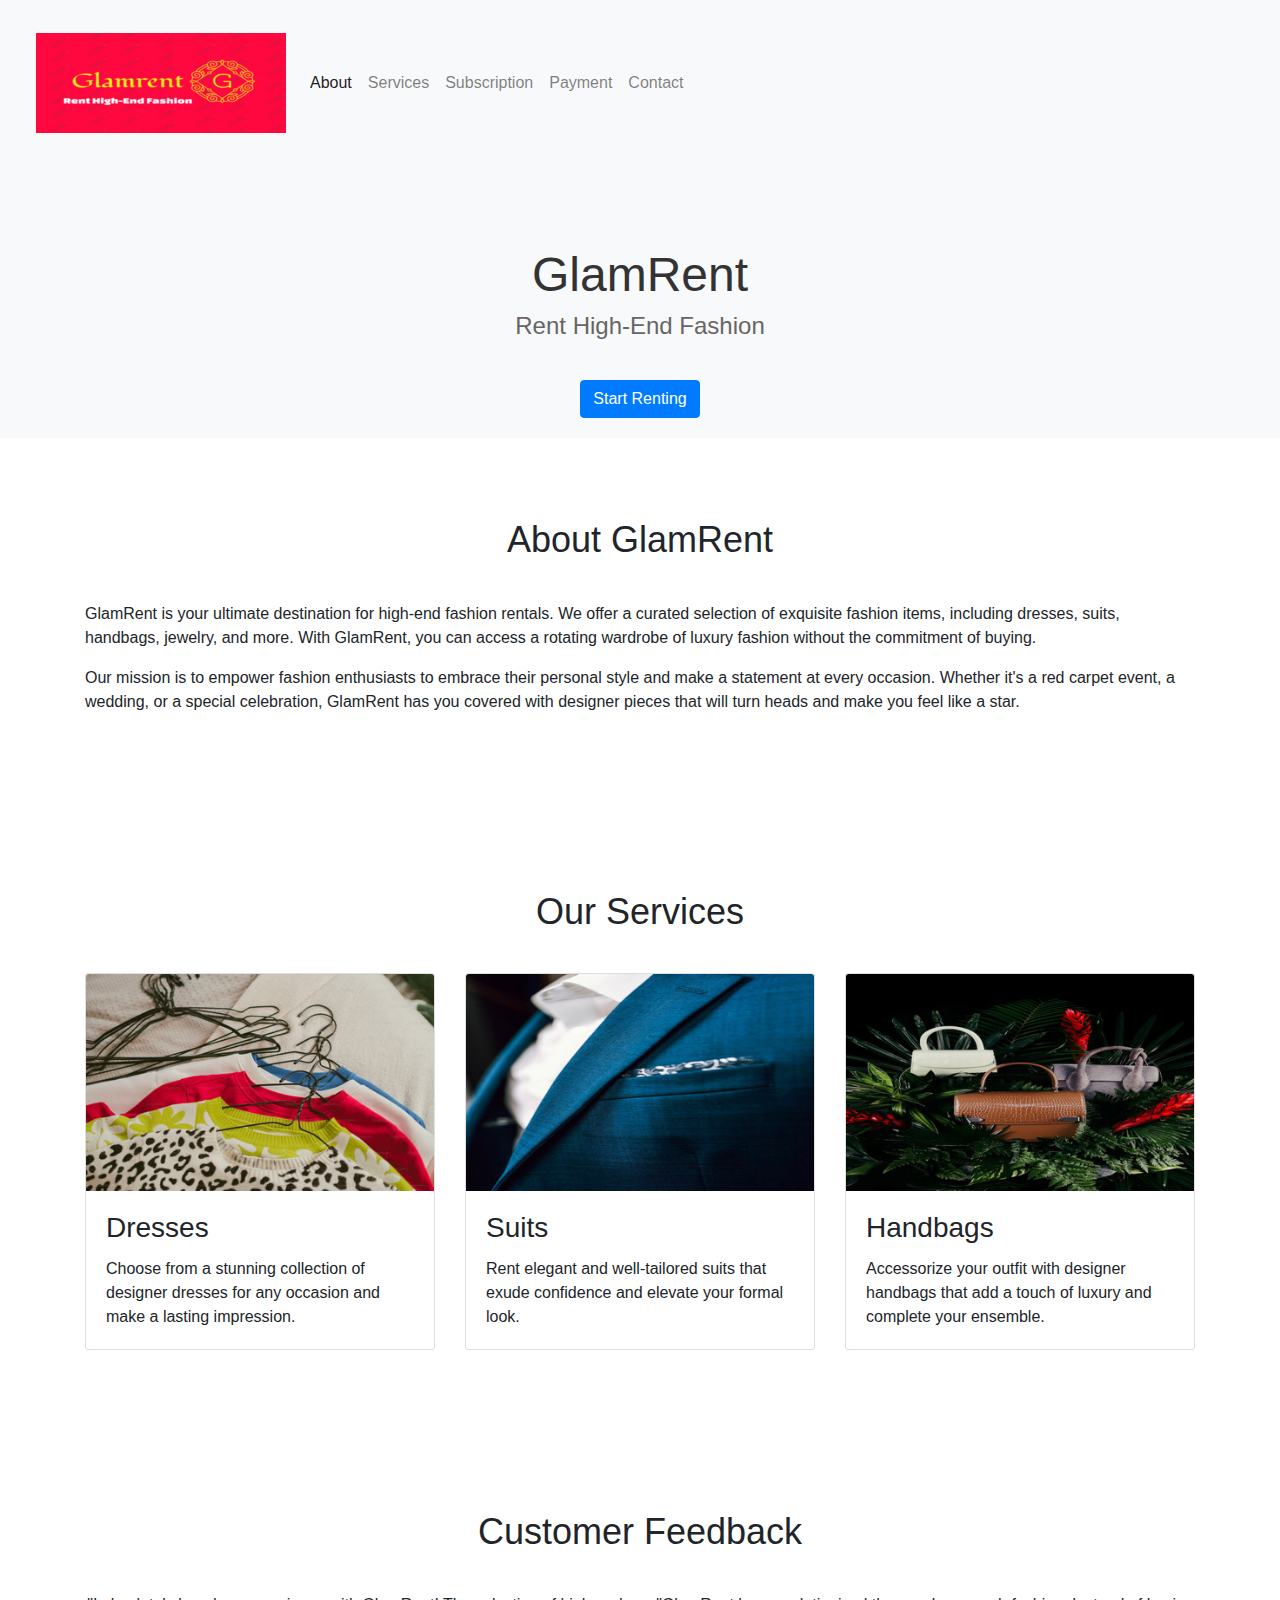
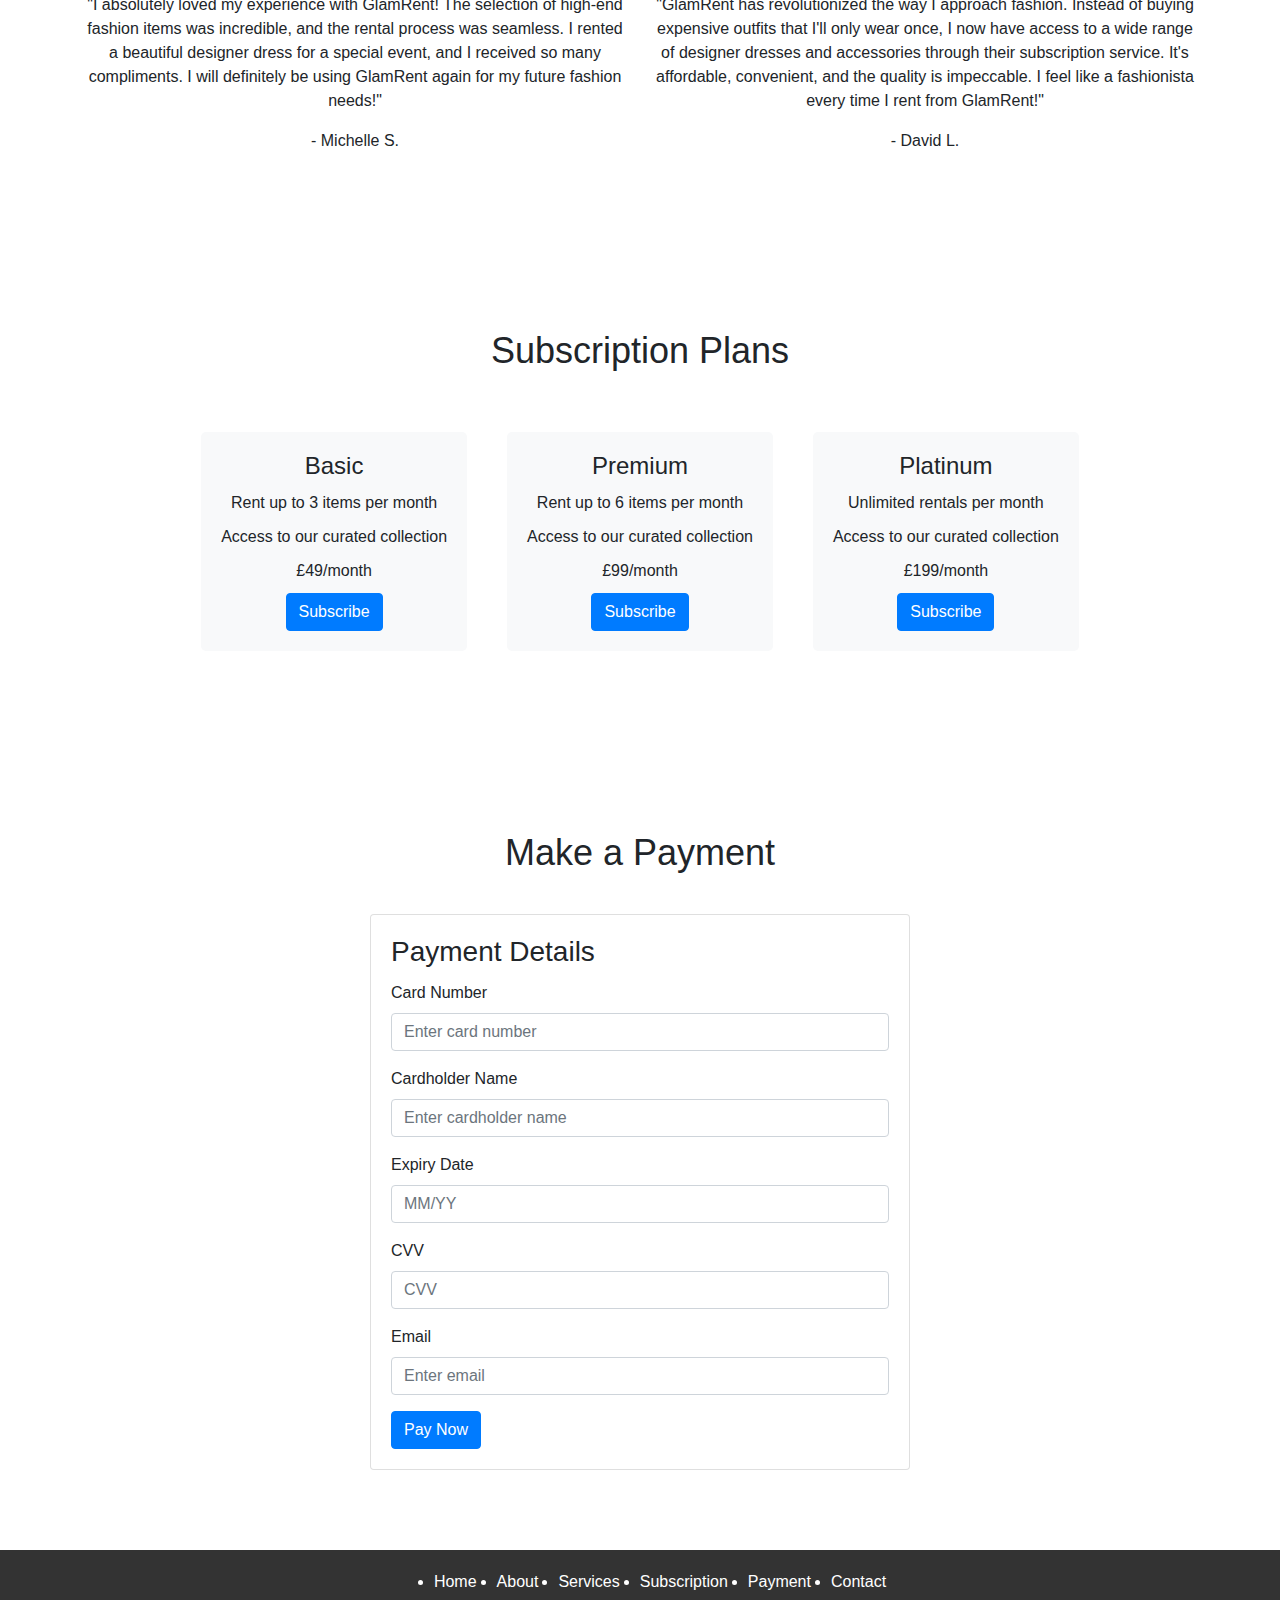
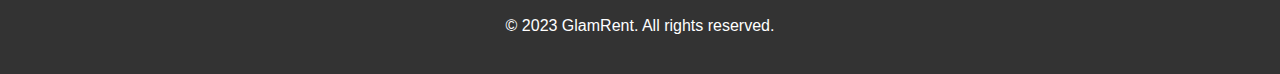
==== index.html @ f5705e5c "Add files via upload" ====
<!DOCTYPE html>
<html lang="en">
<html>
 <head>
  <meta charset="UTF-8">
  <meta name="viewport" content="width=device-width, initial-scale=1.0">
  <title>GlamRent - Rent High-End Fashion</title>
  <link rel="stylesheet" href="https://stackpath.bootstrapcdn.com/bootstrap/4.5.2/css/bootstrap.min.css">
  <link rel="stylesheet" href="styles.css">

 </head>

 <body>
  <header>
    <nav class="navbar navbar-expand-lg navbar-light bg-light">
      <a class="navbar-brand" href="#"><img src="LOGO.png" alt="GlamRent Logo"></a>
      <button class="navbar-toggler" type="button" data-toggle="collapse" data-target="#navbarNav"
        aria-controls="navbarNav" aria-expanded="false" aria-label="Toggle navigation">
        <span class="navbar-toggler-icon"></span>
      </button>
      <div class="collapse navbar-collapse" id="navbarNav">
        <ul class="navbar-nav align-right">
          <li class="nav-item active">
            <a class="nav-link" href="#about">About</a>
          </li>
          <li class="nav-item">
            <a class="nav-link" href="#services">Services</a>
          </li>
          <li class="nav-item">
            <a class="nav-link" href="#subscription">Subscription</a>
          </li>
          <li class="nav-item">
            <a class="nav-link" href="#payment">Payment</a>
          </li>
          <li class="nav-item">
            <a class="nav-link" href="#contact">Contact</a>
          </li>
        </ul>
      </div>   
    </nav>
    <div class="hero">
      <h1>GlamRent</h1>
      <h2>Rent High-End Fashion</h2>
      <a href="#subscription" class="btn btn-primary">Start Renting</a>
    </div>
  </header>

  <section id="about">
    <div class="container">
      <h2>About GlamRent</h2>
      <p>GlamRent is your ultimate destination for high-end fashion rentals. We offer a curated selection of exquisite
        fashion items, including dresses, suits, handbags, jewelry, and more. With GlamRent, you can access a rotating
        wardrobe of luxury fashion without the commitment of buying.</p>
      <p>Our mission is to empower fashion enthusiasts to embrace their personal style and make a statement at every
        occasion. Whether it's a red carpet event, a wedding, or a special celebration, GlamRent has you covered with
        designer pieces that will turn heads and make you feel like a star.</p>
    </div>
  </section>

  <section id="services">
    <div class="container">
      <h2>Our Services</h2>
      <div class="row">
        <div class="col-sm-4">
          <div class="card">
            <img src="dress.jpg" class="card-img-top" alt="Dresses">
            <div class="card-body">
              <h3 class="card-title">Dresses</h3>
              <p class="card-text">Choose from a stunning collection of designer dresses for any occasion and make a
                lasting impression.</p>
            </div>
          </div>
        </div>
        <div class="col-sm-4">
          <div class="card">
            <img src="suits.jpg" class="card-img-top" alt="Suits">
            <div class="card-body">
              <h3 class="card-title">Suits</h3>
              <p class="card-text">Rent elegant and well-tailored suits that exude confidence and elevate your formal
                look.</p>
            </div>
          </div>
        </div>
        <div class="col-sm-4">
          <div class="card">
            <img src="handbags.jpg" class="card-img-top" alt="Handbags">
            <div class="card-body">
              <h3 class="card-title">Handbags</h3>
              <p class="card-text">Accessorize your outfit with designer handbags that add a touch of luxury and complete
                your ensemble.</p>
            </div>
          </div>
        </div>
      </div>
    </div>
  </section>
  <section id="feedback">
    <div class="container">
      <h2>Customer Feedback</h2>
      <div class="row">
        <div class="col-md-6 text-center">
          <div class="feedback-card" id="feedback1">
            <div class="feedback-text">
              <p>"I absolutely loved my experience with GlamRent! The selection of high-end fashion items was incredible, and the rental process was seamless. I rented a beautiful designer dress for a special event, and I received so many compliments. I will definitely be using GlamRent again for my future fashion needs!"</p>
              <p>- Michelle S.</p>
            </div>
          </div>
        </div>
        <div class="col-md-6 text-center">
          <div class="feedback-card" id="feedback2">
            <div class="feedback-text">
              <p>"GlamRent has revolutionized the way I approach fashion. Instead of buying expensive outfits that I'll only wear once, I now have access to a wide range of designer dresses and accessories through their subscription service. It's affordable, convenient, and the quality is impeccable. I feel like a fashionista every time I rent from GlamRent!"</p>
              <p>- David L.</p>
            </div>
          </div>
        </div>
      </div>      
  </section>
  <section id="subscription">
    <div class="container">
      <h2>Subscription Plans</h2>
      <div class="subscription-plans">
        <div class="plan">
          <h3>Basic</h3>
          <p>Rent up to 3 items per month</p>
          <p>Access to our curated collection</p>
          <p>£49/month</p>
          <button class="btn btn-primary">Subscribe</button>
        </div>
        <div class="plan">
          <h3>Premium</h3>
          <p>Rent up to 6 items per month</p>
          <p>Access to our curated collection</p>
          <p>£99/month</p>
          <button class="btn btn-primary">Subscribe</button>
        </div>
        <div class="plan">
          <h3>Platinum</h3>
          <p>Unlimited rentals per month</p>
          <p>Access to our curated collection</p>
          <p>£199/month</p>
          <button class="btn btn-primary">Subscribe</button>
        </div>
      </div>
    </div>
  </section>

  <section id="payment">
    <div class="container">
      <h2>Make a Payment</h2>
      <div class="row">
        <div class="col-md-6 offset-md-3">
          <div class="card">
            <div class="card-body">
              <h3 class="card-title">Payment Details</h3>
              <form>
                <div class="form-group">
                  <label for="cardNumber">Card Number</label>
                  <input type="text" class="form-control" id="cardNumber" placeholder="Enter card number" required>
                </div>
                <div class="form-group">
                  <label for="cardName">Cardholder Name</label>
                  <input type="text" class="form-control" id="cardName" placeholder="Enter cardholder name" required>
                </div>
                <div class="form-group">
                  <label for="expiryDate">Expiry Date</label>
                  <input type="text" class="form-control" id="expiryDate" placeholder="MM/YY" required>
                </div>
                <div class="form-group">
                  <label for="cvv">CVV</label>
                  <input type="text" class="form-control" id="cvv" placeholder="CVV" required>
                </div>
                <div class="form-group">
                  <label for="email">Email</label>
                  <input type="email" class="form-control" id="email" placeholder="Enter email" required>
                </div>
                <button type="submit" class="btn btn-primary">Pay Now</button>
              </form>
            </div>
          </div>
        </div>
      </div>
    </div>
  </section>

  <footer>
    <div class="container">
      <ul class="footer-links align-right">
        <li><a href="#">Home</a></li>
        <li><a href="#about">About</a></li>
        <li><a href="#services">Services</a></li>
        <li><a href="#subscription">Subscription</a></li>
        <li><a href="#payment">Payment</a></li>
        <li><a href="#contact">Contact</a></li>
      </ul>
      <p class="text-center">&copy; 2023 GlamRent. All rights reserved.</p>
    </div>
  </footer>
</html>
---- styles.css ----
header {
    padding: 20px;
    background-color: #f8f9fa;
  }

  .align-right {
    justify-content: flex-end;
  } 
  
  .hero {
    text-align: center;
    margin-top: 100px;
  }
  
  .hero h1 {
    font-size: 48px;
    color: #333;
  }
  
  .hero h2 {
    font-size: 24px;
    color: #666;
    margin-bottom: 40px;
  }
  
  section {
    padding: 80px 0;
    background-color: #fff;
  }
  
  section h2 {
    text-align: center;
    font-size: 36px;
    margin-bottom: 40px;
  }
  
  .subscription-plans {
    display: flex;
    justify-content: center;
    align-items: center;
  }
  
  .plan {
    text-align: center;
    padding: 20px;
    margin: 20px;
    background-color: #f8f9fa;
    border-radius: 5px;
  }
  
  .plan h3 {
    font-size: 24px;
    margin-bottom: 10px;
  }
  
  .plan p {
    font-size: 16px;
    margin-bottom: 10px;
  }
  
  footer {
    background-color: #333;
    color: #fff;
    padding: 20px;
  }
  
  .footer-links {
    display: flex;
    justify-content: center;
    margin-bottom: 20px;
  }
  
  .footer-links li {
    margin: 0 10px;
  }
  
  .footer-links li a {
    color: #fff;
    text-decoration: none;
  }
  
  .footer-links li a:hover {
    text-decoration: underline;
  }
  
  .footer-links li:first-child {
    margin-left: 0;
  }
  
  .footer-links li:last-child {
    margin-right: 0;
  }
  
  .footer p {
    text-align: center;
    font-size: 14px;
    margin-bottom: 0;
  }
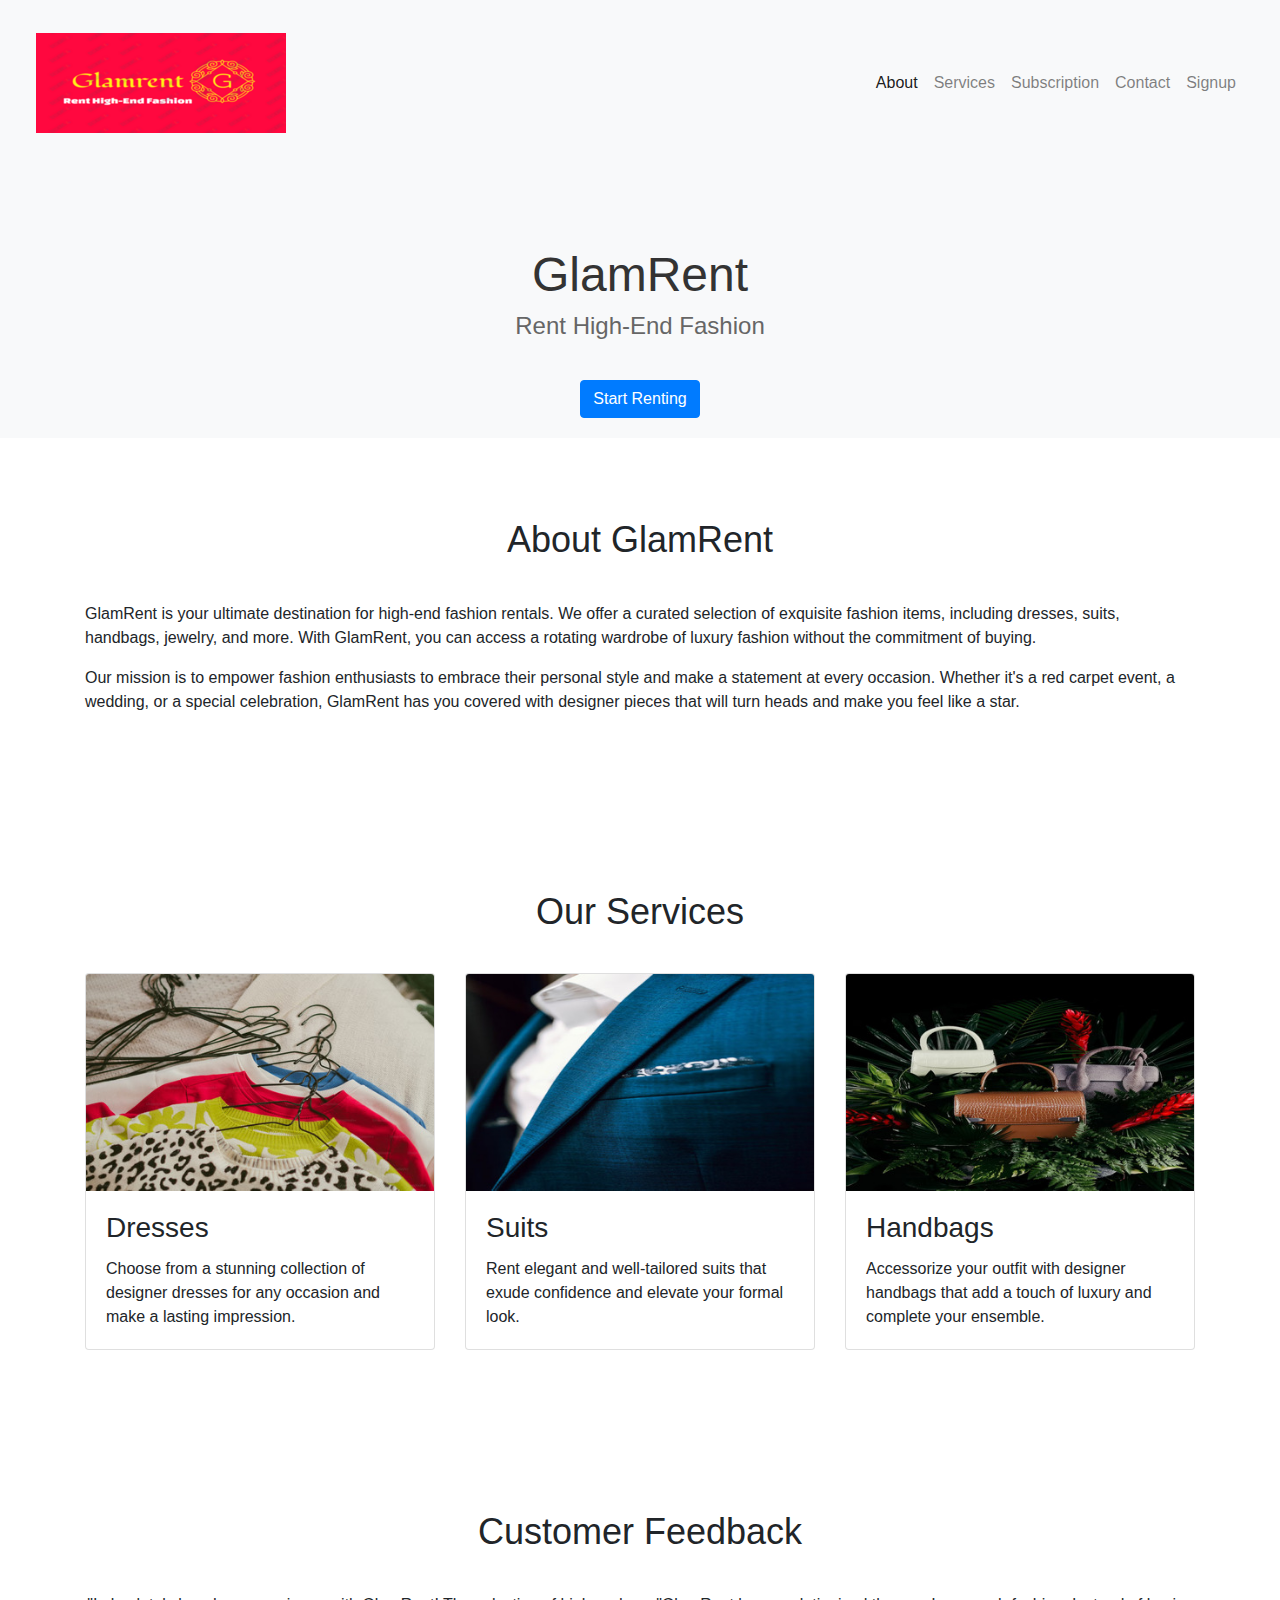
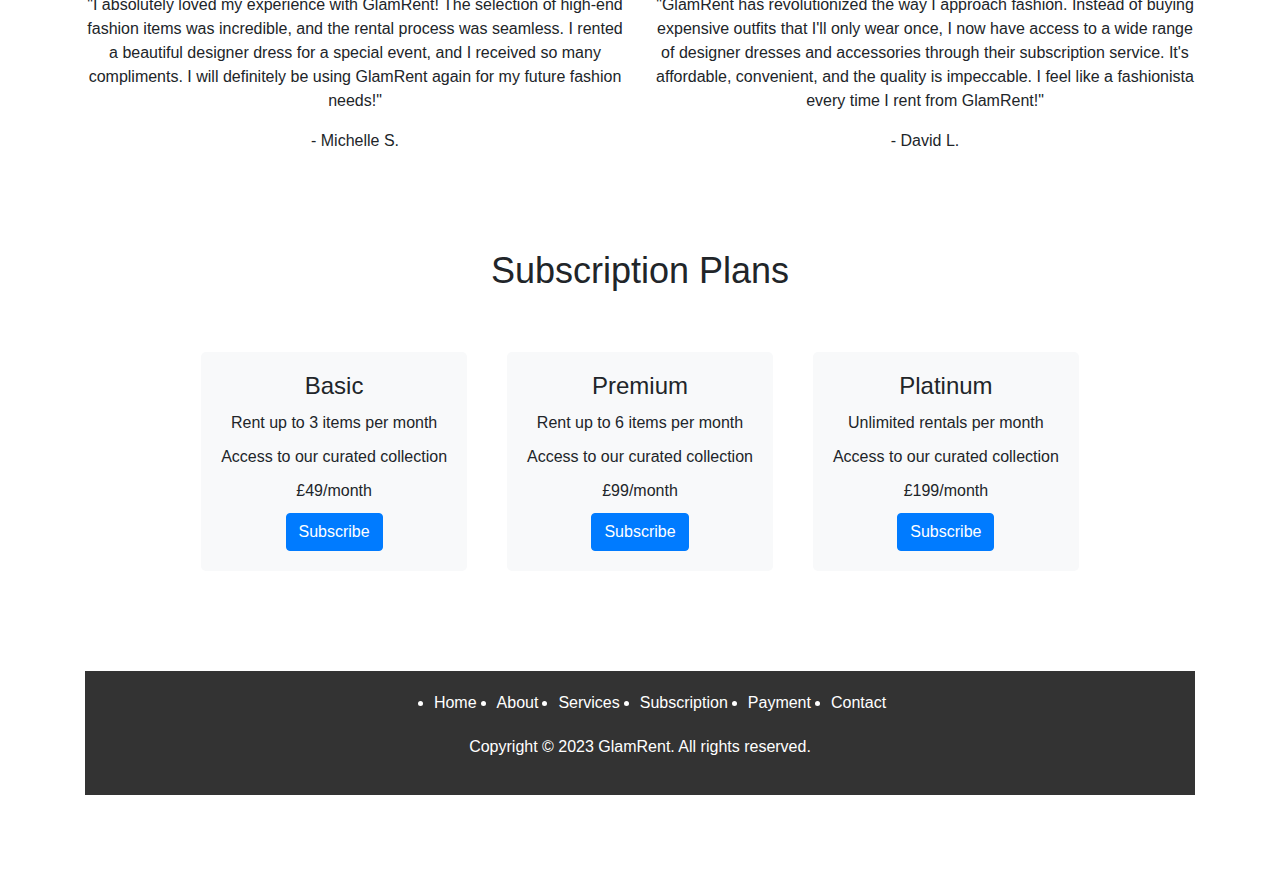
==== commit f4490239: "index.html" ====
--- a/index.html
+++ b/index.html
@@ -2,9 +2,10 @@
 <html lang="en">
 <html>
  <head>
-  <meta charset="UTF-8">
+  <title>GlamRent</title>
+    <meta charset="UTF-8">
   <meta name="viewport" content="width=device-width, initial-scale=1.0">
-  <title>GlamRent - Rent High-End Fashion</title>
+  <title>GlamRent</title>
   <link rel="stylesheet" href="https://stackpath.bootstrapcdn.com/bootstrap/4.5.2/css/bootstrap.min.css">
   <link rel="stylesheet" href="styles.css">
 
@@ -19,7 +20,7 @@
         <span class="navbar-toggler-icon"></span>
       </button>
       <div class="collapse navbar-collapse" id="navbarNav">
-        <ul class="navbar-nav align-right">
+        <ul class="navbar-nav ml-auto">
           <li class="nav-item active">
             <a class="nav-link" href="#about">About</a>
           </li>
@@ -30,10 +31,10 @@
             <a class="nav-link" href="#subscription">Subscription</a>
           </li>
           <li class="nav-item">
-            <a class="nav-link" href="#payment">Payment</a>
+            <a class="nav-link" href="#contact">Contact</a>
           </li>
           <li class="nav-item">
-            <a class="nav-link" href="#contact">Contact</a>
+            <a class="nav-link" href="signup.html">Signup</a>
           </li>
         </ul>
       </div>   
@@ -115,74 +116,34 @@
           </div>
         </div>
       </div>      
-  </section>
-  <section id="subscription">
-    <div class="container">
-      <h2>Subscription Plans</h2>
-      <div class="subscription-plans">
-        <div class="plan">
-          <h3>Basic</h3>
-          <p>Rent up to 3 items per month</p>
-          <p>Access to our curated collection</p>
-          <p>£49/month</p>
-          <button class="btn btn-primary">Subscribe</button>
-        </div>
-        <div class="plan">
-          <h3>Premium</h3>
-          <p>Rent up to 6 items per month</p>
-          <p>Access to our curated collection</p>
-          <p>£99/month</p>
-          <button class="btn btn-primary">Subscribe</button>
-        </div>
-        <div class="plan">
-          <h3>Platinum</h3>
-          <p>Unlimited rentals per month</p>
-          <p>Access to our curated collection</p>
-          <p>£199/month</p>
-          <button class="btn btn-primary">Subscribe</button>
-        </div>
-      </div>
-    </div>
-  </section>
-
-  <section id="payment">
-    <div class="container">
-      <h2>Make a Payment</h2>
-      <div class="row">
-        <div class="col-md-6 offset-md-3">
-          <div class="card">
-            <div class="card-body">
-              <h3 class="card-title">Payment Details</h3>
-              <form>
-                <div class="form-group">
-                  <label for="cardNumber">Card Number</label>
-                  <input type="text" class="form-control" id="cardNumber" placeholder="Enter card number" required>
-                </div>
-                <div class="form-group">
-                  <label for="cardName">Cardholder Name</label>
-                  <input type="text" class="form-control" id="cardName" placeholder="Enter cardholder name" required>
-                </div>
-                <div class="form-group">
-                  <label for="expiryDate">Expiry Date</label>
-                  <input type="text" class="form-control" id="expiryDate" placeholder="MM/YY" required>
-                </div>
-                <div class="form-group">
-                  <label for="cvv">CVV</label>
-                  <input type="text" class="form-control" id="cvv" placeholder="CVV" required>
-                </div>
-                <div class="form-group">
-                  <label for="email">Email</label>
-                  <input type="email" class="form-control" id="email" placeholder="Enter email" required>
-                </div>
-                <button type="submit" class="btn btn-primary">Pay Now</button>
-              </form>
+      <section id="subscription">
+        <div class="container">
+          <h2>Subscription Plans</h2>
+          <div class="subscription-plans">
+            <div class="plan">
+              <h3>Basic</h3>
+              <p>Rent up to 3 items per month</p>
+              <p>Access to our curated collection</p>
+              <p>£49/month</p>
+              <a href="payment.html" class="btn btn-primary">Subscribe</a>
+            </div>
+            <div class="plan">
+              <h3>Premium</h3>
+              <p>Rent up to 6 items per month</p>
+              <p>Access to our curated collection</p>
+              <p>£99/month</p>
+              <a href="payment.html" class="btn btn-primary">Subscribe</a>
+            </div>
+            <div class="plan">
+              <h3>Platinum</h3>
+              <p>Unlimited rentals per month</p>
+              <p>Access to our curated collection</p>
+              <p>£199/month</p>
+              <a href="payment.html" class="btn btn-primary">Subscribe</a>
             </div>
           </div>
         </div>
-      </div>
-    </div>
-  </section>
-
+      </section>   
   <footer>
     <div class="container">
       <ul class="footer-links align-right">
@@ -191,9 +152,9 @@
         <li><a href="#services">Services</a></li>
         <li><a href="#subscription">Subscription</a></li>
         <li><a href="#payment">Payment</a></li>
-        <li><a href="#contact">Contact</a></li>
+        <li><a href="mailto:darshanuk14@gmail.com">Contact</a></li>
       </ul>
-      <p class="text-center">&copy; 2023 GlamRent. All rights reserved.</p>
+      <p class="text-center">Copyright &copy; 2023 GlamRent. All rights reserved.</p>
     </div>
   </footer>
 </html>
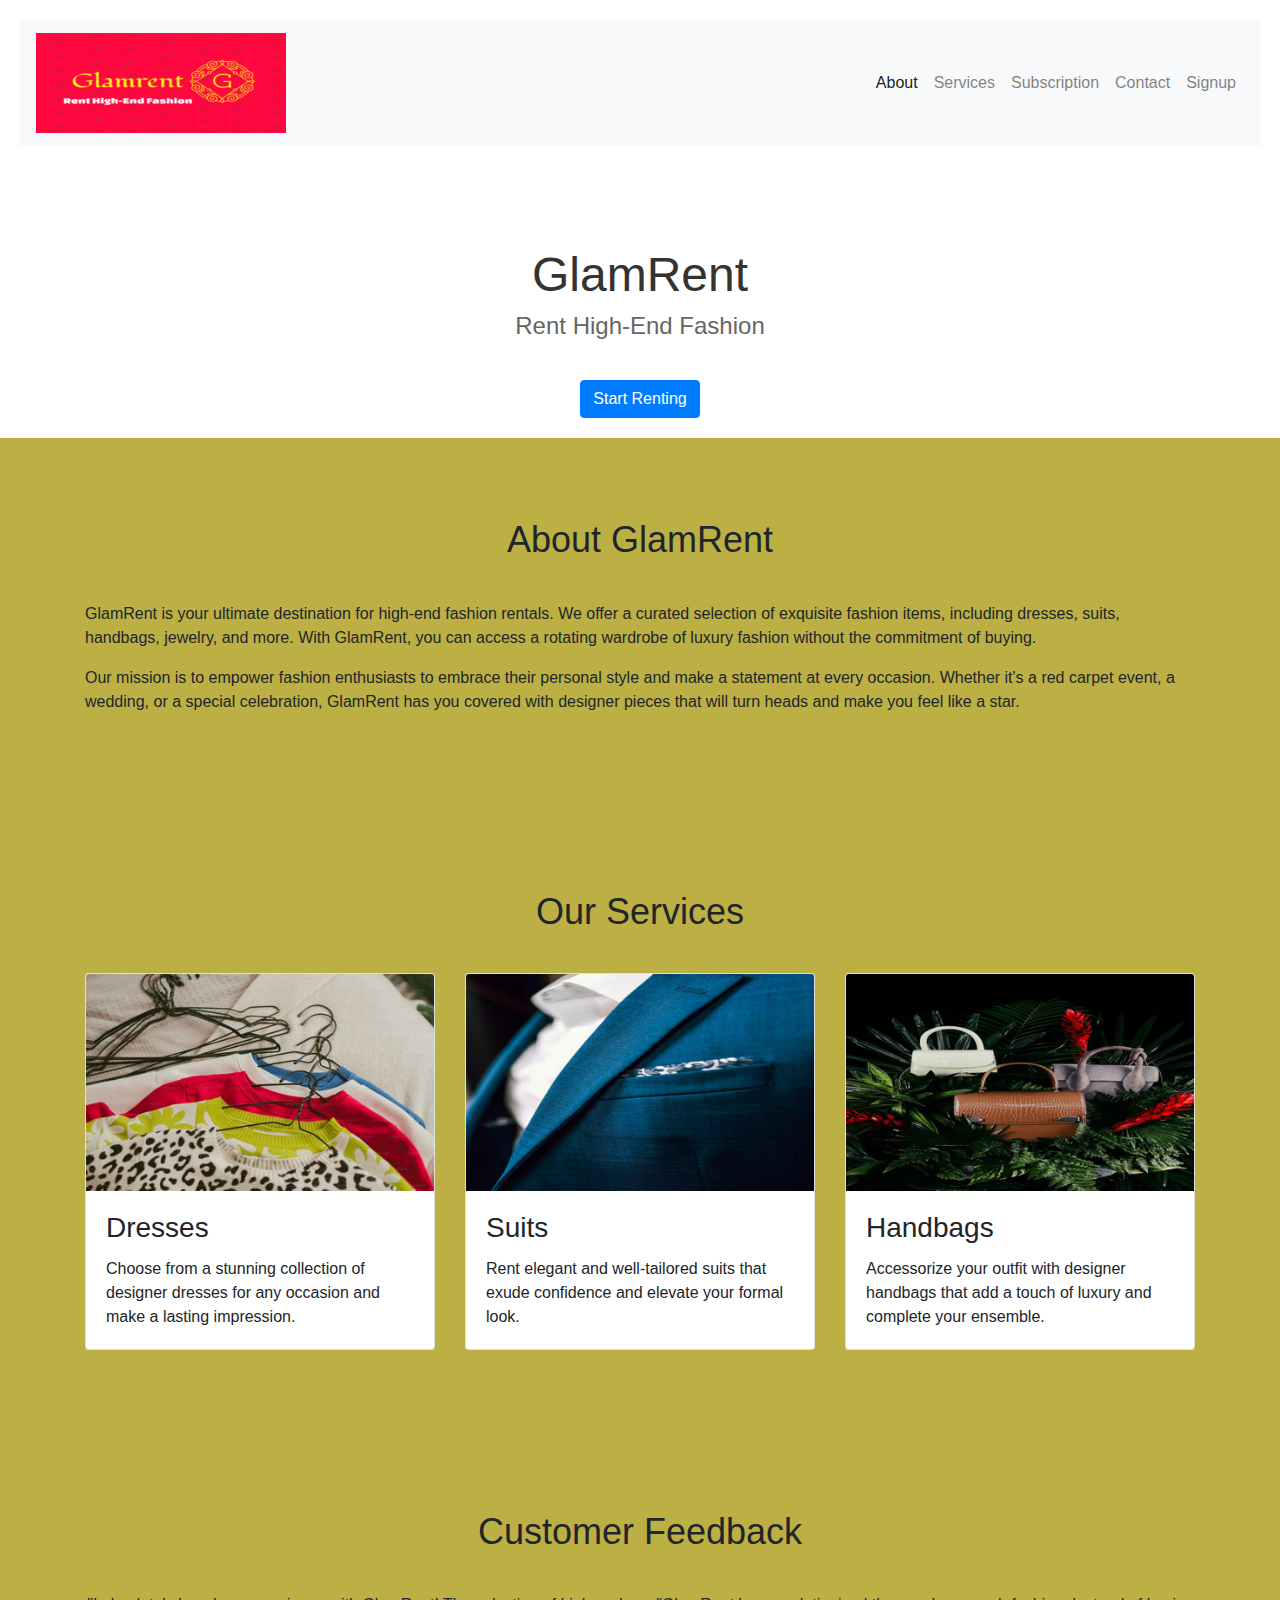
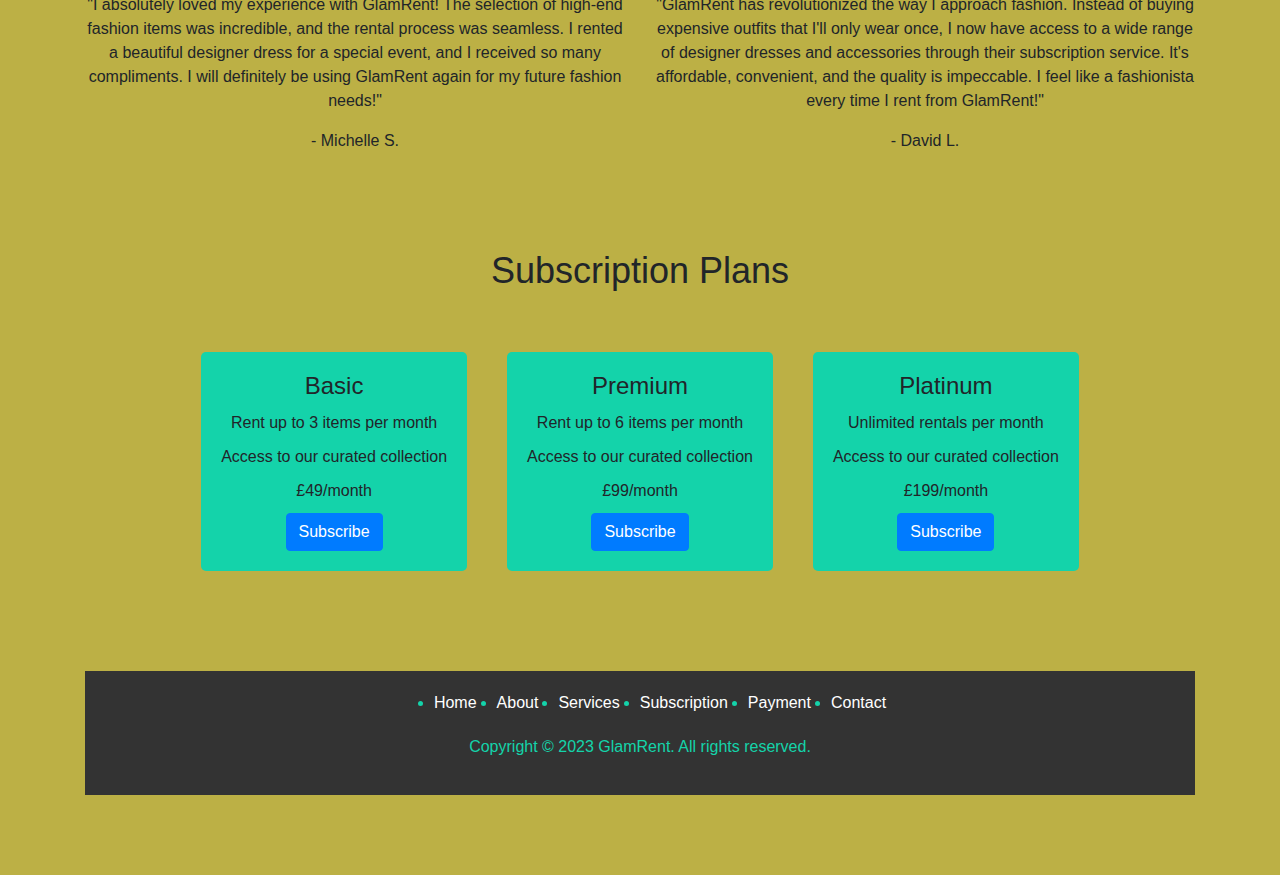
==== commit c9c44fe8: "index.html" ====
--- a/index.html
+++ b/index.html
@@ -5,7 +5,7 @@
   <title>GlamRent</title>
     <meta charset="UTF-8">
   <meta name="viewport" content="width=device-width, initial-scale=1.0">
-  <title>GlamRent</title>
+  <title> GlamRent </title>
   <link rel="stylesheet" href="https://stackpath.bootstrapcdn.com/bootstrap/4.5.2/css/bootstrap.min.css">
   <link rel="stylesheet" href="styles.css">
 
--- a/styles.css
+++ b/styles.css
@@ -1,7 +1,6 @@
-
-  header {
+ header {
     padding: 20px;
-    background-color: #f8f9fa;
+    background-color:#ffffff;
   }
 
   .align-right {
@@ -26,7 +25,7 @@
   
   section {
     padding: 80px 0;
-    background-color: #fff;
+    background-color: #bcb045;
   }
   
   section h2 {
@@ -45,7 +44,7 @@
     text-align: center;
     padding: 20px;
     margin: 20px;
-    background-color: #f8f9fa;
+    background-color: #14d3aa;
     border-radius: 5px;
   }
   
@@ -61,7 +60,7 @@
   
   footer {
     background-color: #333;
-    color: #fff;
+    color: #14d3aa;
     padding: 20px;
   }
   
@@ -96,4 +95,4 @@
     text-align: center;
     font-size: 14px;
     margin-bottom: 0;
-  }+  }
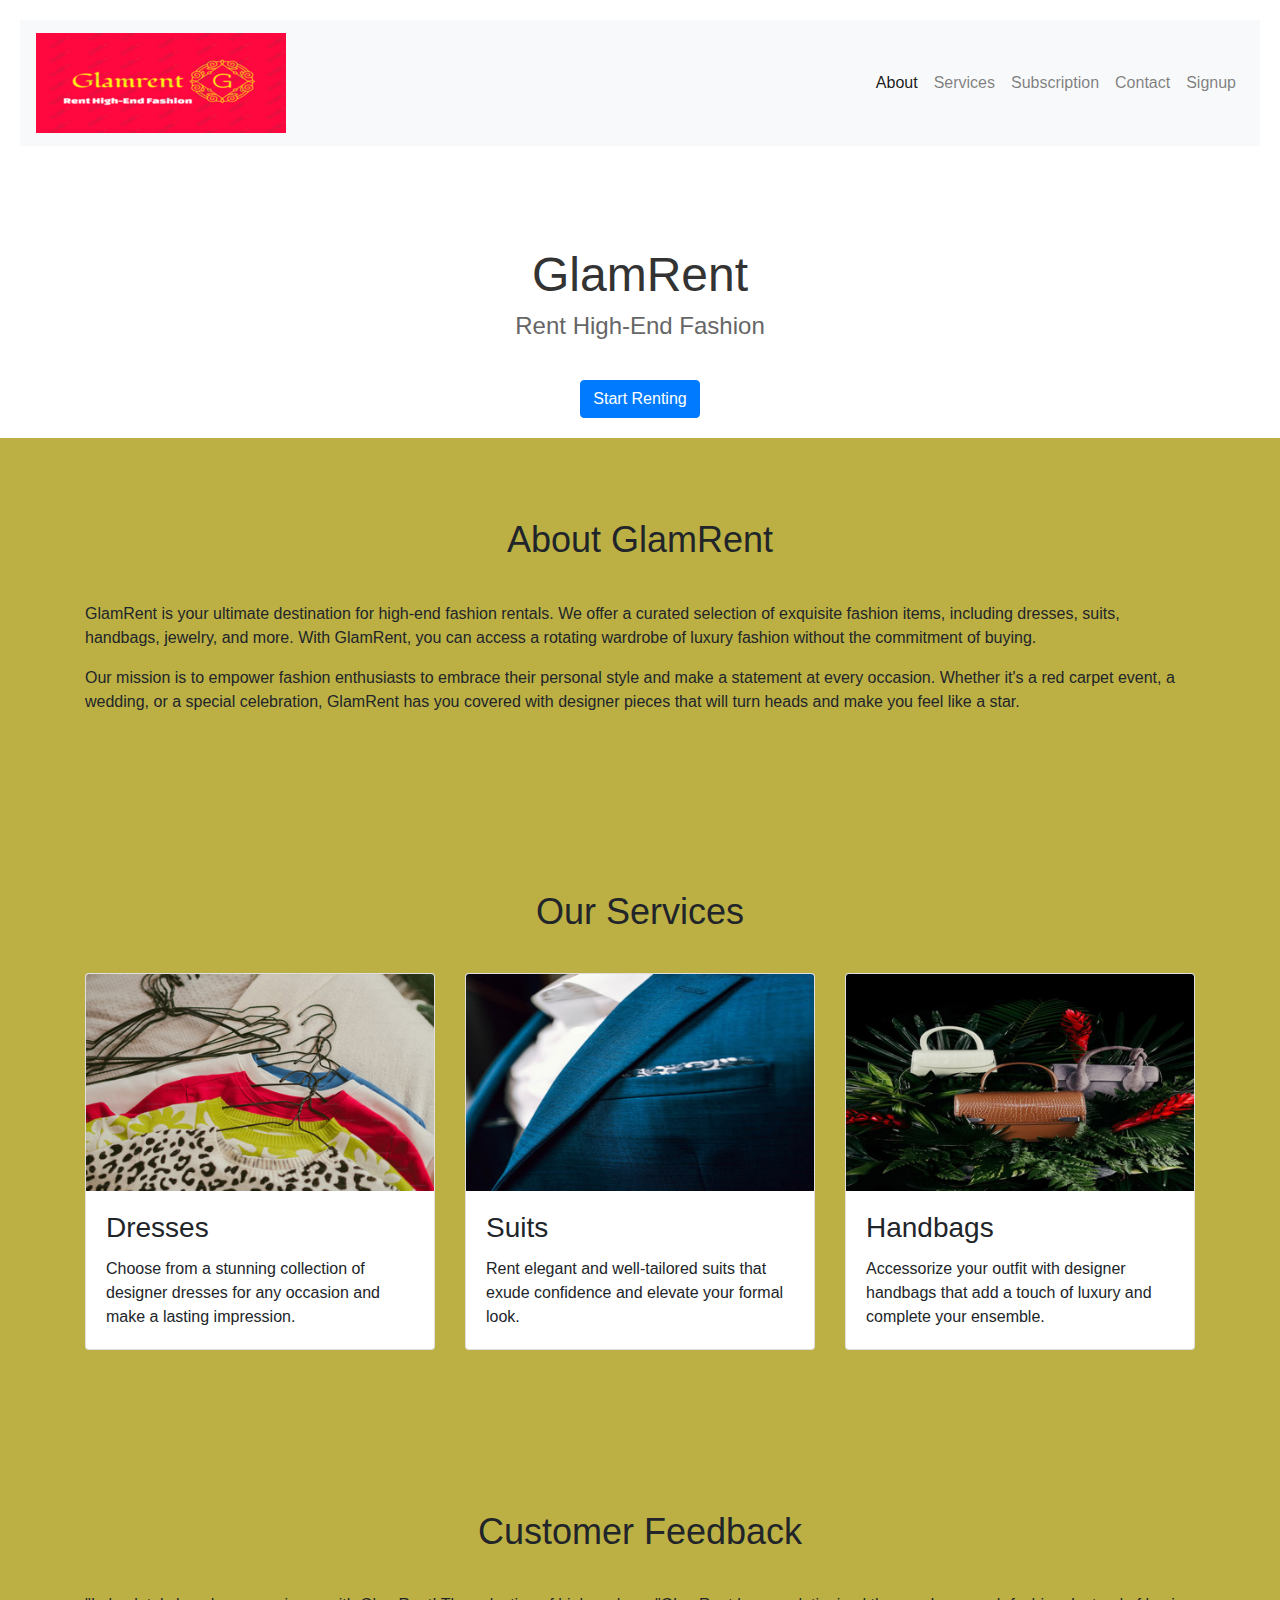
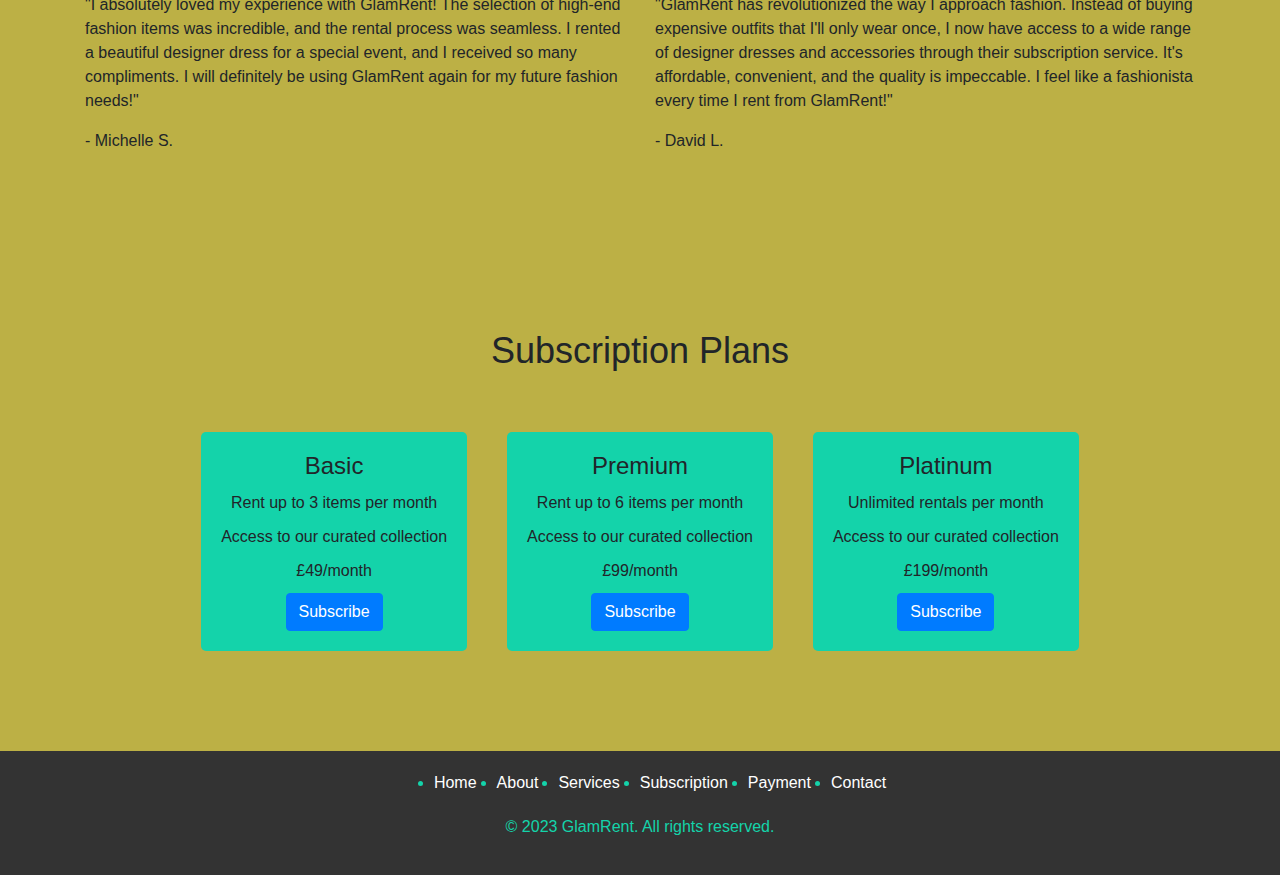
==== commit 571584e8: "index.html" ====
--- a/index.html
+++ b/index.html
@@ -1,17 +1,15 @@
 <!DOCTYPE html>
 <html lang="en">
-<html>
- <head>
+
+<head>
   <title>GlamRent</title>
-    <meta charset="UTF-8">
+  <meta charset="UTF-8">
   <meta name="viewport" content="width=device-width, initial-scale=1.0">
-  <title> GlamRent </title>
   <link rel="stylesheet" href="https://stackpath.bootstrapcdn.com/bootstrap/4.5.2/css/bootstrap.min.css">
   <link rel="stylesheet" href="styles.css">
+</head>
 
- </head>
-
- <body>
+<body>
   <header>
     <nav class="navbar navbar-expand-lg navbar-light bg-light">
       <a class="navbar-brand" href="#"><img src="LOGO.png" alt="GlamRent Logo"></a>
@@ -37,7 +35,7 @@
             <a class="nav-link" href="signup.html">Signup</a>
           </li>
         </ul>
-      </div>   
+      </div>
     </nav>
     <div class="hero">
       <h1>GlamRent</h1>
@@ -62,7 +60,7 @@
     <div class="container">
       <h2>Our Services</h2>
       <div class="row">
-        <div class="col-sm-4">
+        <div class="col-sm-12 col-md-4">
           <div class="card">
             <img src="dress.jpg" class="card-img-top" alt="Dresses">
             <div class="card-body">
@@ -72,7 +70,7 @@
             </div>
           </div>
         </div>
-        <div class="col-sm-4">
+        <div class="col-sm-12 col-md-4">
           <div class="card">
             <img src="suits.jpg" class="card-img-top" alt="Suits">
             <div class="card-body">
@@ -82,7 +80,7 @@
             </div>
           </div>
         </div>
-        <div class="col-sm-4">
+        <div class="col-sm-12 col-md-4">
           <div class="card">
             <img src="handbags.jpg" class="card-img-top" alt="Handbags">
             <div class="card-body">
@@ -95,11 +93,12 @@
       </div>
     </div>
   </section>
+
   <section id="feedback">
     <div class="container">
       <h2>Customer Feedback</h2>
       <div class="row">
-        <div class="col-md-6 text-center">
+        <div class="col-md-6">
           <div class="feedback-card" id="feedback1">
             <div class="feedback-text">
               <p>"I absolutely loved my experience with GlamRent! The selection of high-end fashion items was incredible, and the rental process was seamless. I rented a beautiful designer dress for a special event, and I received so many compliments. I will definitely be using GlamRent again for my future fashion needs!"</p>
@@ -107,7 +106,7 @@
             </div>
           </div>
         </div>
-        <div class="col-md-6 text-center">
+        <div class="col-md-6">
           <div class="feedback-card" id="feedback2">
             <div class="feedback-text">
               <p>"GlamRent has revolutionized the way I approach fashion. Instead of buying expensive outfits that I'll only wear once, I now have access to a wide range of designer dresses and accessories through their subscription service. It's affordable, convenient, and the quality is impeccable. I feel like a fashionista every time I rent from GlamRent!"</p>
@@ -115,46 +114,57 @@
             </div>
           </div>
         </div>
-      </div>      
-      <section id="subscription">
-        <div class="container">
-          <h2>Subscription Plans</h2>
-          <div class="subscription-plans">
-            <div class="plan">
-              <h3>Basic</h3>
-              <p>Rent up to 3 items per month</p>
-              <p>Access to our curated collection</p>
-              <p>£49/month</p>
-              <a href="payment.html" class="btn btn-primary">Subscribe</a>
-            </div>
-            <div class="plan">
-              <h3>Premium</h3>
-              <p>Rent up to 6 items per month</p>
-              <p>Access to our curated collection</p>
-              <p>£99/month</p>
-              <a href="payment.html" class="btn btn-primary">Subscribe</a>
-            </div>
-            <div class="plan">
-              <h3>Platinum</h3>
-              <p>Unlimited rentals per month</p>
-              <p>Access to our curated collection</p>
-              <p>£199/month</p>
-              <a href="payment.html" class="btn btn-primary">Subscribe</a>
-            </div>
-          </div>
+      </div>
+    </div>
+  </section>
+
+  <section id="subscription">
+    <div class="container">
+      <h2>Subscription Plans</h2>
+      <div class="subscription-plans">
+        <div class="plan">
+          <h3>Basic</h3>
+          <p>Rent up to 3 items per month</p>
+          <p>Access to our curated collection</p>
+          <p>£49/month</p>
+          <a href="payment.html" class="btn btn-primary">Subscribe</a>
         </div>
-      </section>   
-  <footer>
-    <div class="container">
-      <ul class="footer-links align-right">
-        <li><a href="#">Home</a></li>
-        <li><a href="#about">About</a></li>
-        <li><a href="#services">Services</a></li>
-        <li><a href="#subscription">Subscription</a></li>
-        <li><a href="#payment">Payment</a></li>
-        <li><a href="mailto:darshanuk14@gmail.com">Contact</a></li>
-      </ul>
-      <p class="text-center">Copyright &copy; 2023 GlamRent. All rights reserved.</p>
-    </div>
-  </footer>
-</html>
+        <div class="plan">
+          <h3>Premium</h3>
+          <p>Rent up to 6 items per month</p>
+          <p>Access to our curated collection</p>
+          <p>£99/month</p>
+          <a href="payment.html" class="btn btn-primary">Subscribe</a>
+        </div>
+        <div class="plan">
+          <h3>Platinum</h3>
+          <p>Unlimited rentals per month</p>
+          <p>Access to our curated collection</p>
+          <p>£199/month</p>
+          <a href="payment.html" class="btn btn-primary">Subscribe</a>
+        </div>
+      </div>
+      </div>
+      </section>
+      
+      <footer>
+      <div class="container">
+        <ul class="footer-links align-right">
+          <li><a href="#">Home</a></li>
+          <li><a href="#about">About</a></li>
+          <li><a href="#services">Services</a></li>
+          <li><a href="#subscription">Subscription</a></li>
+          <li><a href="#payment">Payment</a></li>
+          <li><a href="mailto:darshanuk14@gmail.com">Contact</a></li>
+        </ul>
+        <p class="text-center">&copy; 2023 GlamRent. All rights reserved.</p>
+      </div>
+      </footer>
+      
+      <script src="https://code.jquery.com/jquery-3.5.1.slim.min.js"></script>
+      <script src="https://cdn.jsdelivr.net/npm/@popperjs/core@2.5.4/dist/umd/popper.min.js"></script>
+      <script src="https://stackpath.bootstrapcdn.com/bootstrap/4.5.2/js/bootstrap.min.js"></script>
+      
+      </body>
+      
+      </html>
